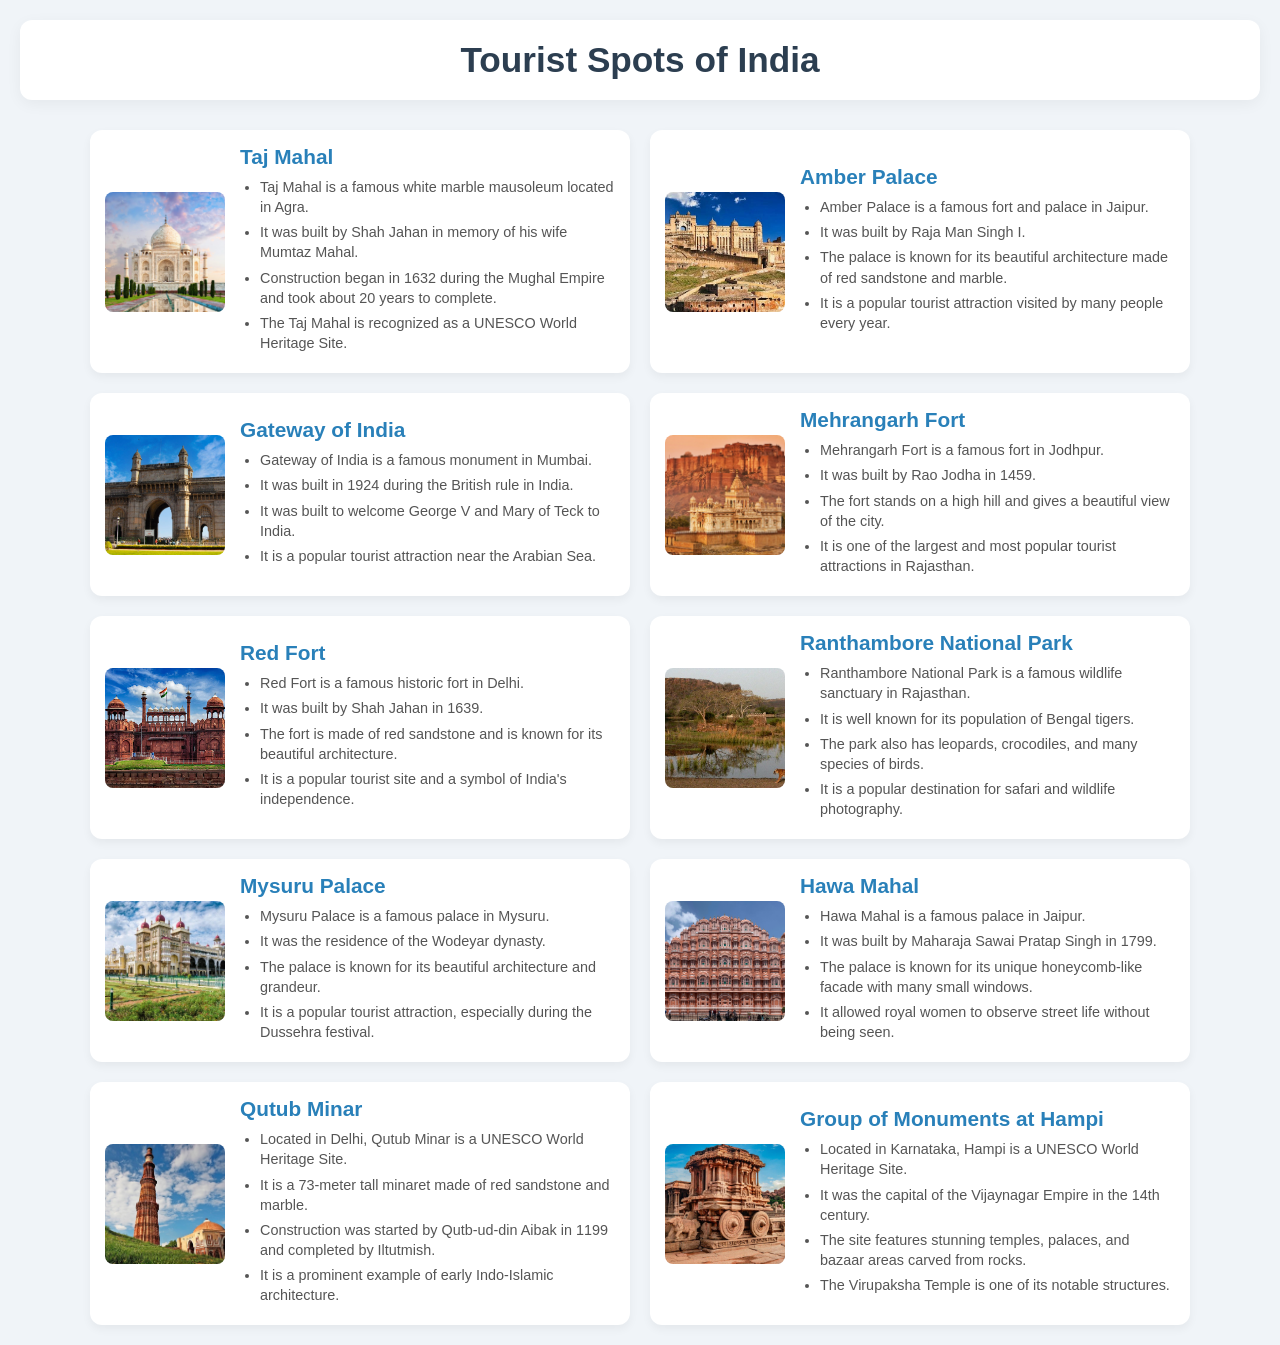
==== index.html @ e5b4c1cd "First commit: Uploading Tourist Spots basic page" ====
<!DOCTYPE html>
<html lang="en">
<head>
  <meta charset="UTF-8">
  <meta name="viewport" content="width=device-width, initial-scale=1.0">
  <title>Tourist Spots of India</title>
  <link rel="stylesheet" href="style.css">
</head>
<body>
  <header><h1>Tourist Spots of India</h1></header>
  <div class="main-container">

    <div class="spot-entry">
      <img src="images/tajmahal.jpg" alt="Taj Mahal" class="spot-image">
      <div class="spot-details">
        <h2 class="spot-title"><a href="tajmahal-detail.html">Taj Mahal</a></h2>
        <ul>
          <li>Taj Mahal is a famous white marble mausoleum located in Agra.</li>
          <li>It was built by Shah Jahan in memory of his wife Mumtaz Mahal.</li>
          <li>Construction began in 1632 during the Mughal Empire and took about 20 years to complete.</li>
          <li>The Taj Mahal is recognized as a UNESCO World Heritage Site.</li>
        </ul>
      </div>
    </div>

    <div class="spot-entry">
      <img src="images/amberpalace.jpg" alt="Amber Palace" class="spot-image">
      <div class="spot-details">
        <h2 class="spot-title"><a href="amberpalace-detail.html">Amber Palace</a></h2>
        <ul>
          <li>Amber Palace is a famous fort and palace in Jaipur.</li>
          <li>It was built by Raja Man Singh I.</li>
          <li>The palace is known for its beautiful architecture made of red sandstone and marble.</li>
          <li>It is a popular tourist attraction visited by many people every year.</li>
        </ul>
      </div>
    </div>

    <div class="spot-entry">
      <img src="images/gatewayofindia.jpg" alt="Gateway of India" class="spot-image">
      <div class="spot-details">
        <h2 class="spot-title"><a href="gatewayofindia-detail.html">Gateway of India</a></h2>
        <ul>
          <li>Gateway of India is a famous monument in Mumbai.</li>
          <li>It was built in 1924 during the British rule in India.</li>
          <li>It was built to welcome George V and Mary of Teck to India.</li>
          <li>It is a popular tourist attraction near the Arabian Sea.</li>
        </ul>
      </div>
    </div>

    <div class="spot-entry">
      <img src="images/mehrangarhfort.jpg" alt="Mehrangarh Fort" class="spot-image">
      <div class="spot-details">
        <h2 class="spot-title"><a href="mehrangarhfort-detail.html">Mehrangarh Fort</a></h2>
        <ul>
          <li>Mehrangarh Fort is a famous fort in Jodhpur.</li>
          <li>It was built by Rao Jodha in 1459.</li>
          <li>The fort stands on a high hill and gives a beautiful view of the city.</li>
          <li>It is one of the largest and most popular tourist attractions in Rajasthan.</li>
        </ul>
      </div>
    </div>

    <div class="spot-entry">
      <img src="images/redfort.jpg" alt="Red Fort" class="spot-image">
      <div class="spot-details">
        <h2 class="spot-title"><a href="redfort-detail.html">Red Fort</a></h2>
        <ul>
          <li>Red Fort is a famous historic fort in Delhi.</li>
          <li>It was built by Shah Jahan in 1639.</li>
          <li>The fort is made of red sandstone and is known for its beautiful architecture.</li>
          <li>It is a popular tourist site and a symbol of India's independence.</li>
        </ul>
      </div>
    </div>

    <div class="spot-entry">
      <img src="images/ranthambore.jpg" alt="Ranthambore" class="spot-image">
      <div class="spot-details">
        <h2 class="spot-title"><a href="ranthambore-detail.html">Ranthambore National Park</a></h2>
        <ul>
          <li>Ranthambore National Park is a famous wildlife sanctuary in Rajasthan.</li>
          <li>It is well known for its population of Bengal tigers.</li>
          <li>The park also has leopards, crocodiles, and many species of birds.</li>
          <li>It is a popular destination for safari and wildlife photography.</li>
        </ul>
      </div>
    </div>

    <div class="spot-entry">
      <img src="images/mysurupalace.jpg" alt="Mysuru Palace" class="spot-image">
      <div class="spot-details">
        <h2 class="spot-title"><a href="mysurupalace-detail.html">Mysuru Palace</a></h2>
        <ul>
          <li>Mysuru Palace is a famous palace in Mysuru.</li>
          <li>It was the residence of the Wodeyar dynasty.</li>
          <li>The palace is known for its beautiful architecture and grandeur.</li>
          <li>It is a popular tourist attraction, especially during the Dussehra festival.</li>
        </ul>
      </div>
    </div>

    <div class="spot-entry">
      <img src="images/hawamahal.jpg" alt="Hawa Mahal" class="spot-image">
      <div class="spot-details">
        <h2 class="spot-title"><a href="hawamahal-detail.html">Hawa Mahal</a></h2>
        <ul>
          <li>Hawa Mahal is a famous palace in Jaipur.</li>
          <li>It was built by Maharaja Sawai Pratap Singh in 1799.</li>
          <li>The palace is known for its unique honeycomb-like facade with many small windows.</li>
          <li>It allowed royal women to observe street life without being seen.</li>
        </ul>
      </div>
    </div>

    <div class="spot-entry">
      <img src="images/qutubminar.jpg" alt="Qutub Minar" class="spot-image">
      <div class="spot-details">
        <h2 class="spot-title"><a href="qutubminar-detail.html">Qutub Minar</a></h2>
        <ul>
          <li>Located in Delhi, Qutub Minar is a UNESCO World Heritage Site.</li>
          <li>It is a 73-meter tall minaret made of red sandstone and marble.</li>
          <li>Construction was started by Qutb-ud-din Aibak in 1199 and completed by Iltutmish.</li>
          <li>It is a prominent example of early Indo-Islamic architecture.</li>
        </ul>
      </div>
    </div>

    <div class="spot-entry">
      <img src="images/hampi.jpg" alt="Hampi" class="spot-image">
      <div class="spot-details">
        <h2 class="spot-title"><a href="hampi-detail.html">Group of Monuments at Hampi</a></h2>
        <ul>
          <li>Located in Karnataka, Hampi is a UNESCO World Heritage Site.</li>
          <li>It was the capital of the Vijaynagar Empire in the 14th century.</li>
          <li>The site features stunning temples, palaces, and bazaar areas carved from rocks.</li>
          <li>The Virupaksha Temple is one of its notable structures.</li>
        </ul>
      </div>
    </div>

  </div>
</body>
</html>
---- style.css ----
/* General Styling with a Light Background */
body {
    font-family: 'Segoe UI', Tahoma, Geneva, Verdana, sans-serif;
    margin: 0;
    padding: 20px;
    background-color: #f0f4f8; /* Halka sundar background color */
    color: #333;
}

header {
    text-align: center;
    padding: 20px 0;
    background-color: #ffffff;
    border-radius: 12px;
    box-shadow: 0 4px 15px rgba(0,0,0,0.05);
    margin-bottom: 30px;
}

h1 {
    margin: 0;
    font-size: 2.2em;
    color: #2c3e50;
}

/* --- Main Page Grid Layout (Compressing the page) --- */
.main-container {
    max-width: 1100px;
    margin: 0 auto;
    display: grid;
    grid-template-columns: repeat(2, 1fr); /* Pashapashi 2to card hobe */
    gap: 20px;
}

/* Individual Card Styling (Halka Design & Hover Effect) */
.spot-entry {
    display: flex;
    align-items: center;
    background-color: #fff;
    padding: 15px;
    border-radius: 12px;
    box-shadow: 0 4px 10px rgba(0,0,0,0.05); /* Halka shadow */
    transition: transform 0.3s ease, box-shadow 0.3s ease; /* Smooth animation */
}

/* Mouse rakhle card ektu opore uthbe (Lift effect) */
.spot-entry:hover {
    transform: translateY(-5px);
    box-shadow: 0 10px 20px rgba(0,0,0,0.12);
}

.spot-image {
    width: 120px; /* Image ektu choto kora hoyeche jate compact lage */
    height: 120px;
    object-fit: cover;
    border-radius: 8px;
    margin-right: 15px;
}

.spot-details {
    flex: 1;
}

.spot-title {
    margin: 0 0 8px 0;
    font-size: 1.3em;
}

.spot-title a {
    text-decoration: none;
    color: #2980b9;
    font-weight: bold;
    transition: color 0.2s;
}

.spot-title a:hover {
    color: #e74c3c; /* Link hover korle color change hobe */
}

ul {
    margin: 0;
    padding-left: 20px;
    font-size: 0.9em;
}

li {
    margin-bottom: 5px;
    line-height: 1.4;
    color: #555;
}

/* --- Individual Detail Page Styling --- */
.detail-container {
    display: block; /* Grid layout ke override korar jonno */
    max-width: 800px;
    background-color: #fff;
    padding: 30px;
    border-radius: 12px;
    box-shadow: 0 6px 15px rgba(0,0,0,0.08);
    margin: 0 auto;
}

.large-image {
    width: 100%;
    max-height: 350px;
    object-fit: cover;
    border-radius: 10px;
    margin-bottom: 25px;
}

.detail-container li {
    margin-bottom: 12px;
    line-height: 1.6;
    font-size: 1.05em;
    color: #444;
}

/* --- Bootstrap Style Animated Button --- */
.back-button-container {
    text-align: center;
    margin-top: 35px;
}

.back-button {
    display: inline-block;
    padding: 12px 30px;
    background: linear-gradient(135deg, #3498db, #2980b9); /* Sundar gradient color */
    color: white;
    text-decoration: none;
    border-radius: 25px; /* Gol (Pill) shape */
    font-weight: bold;
    font-size: 1.1em;
    box-shadow: 0 4px 15px rgba(52, 152, 219, 0.4);
    transition: all 0.3s ease; /* Animation timing */
}

/* Button e hover korle ektu boro hobe (Scale & Pulse Effect) */
.back-button:hover {
    transform: translateY(-3px) scale(1.05);
    box-shadow: 0 8px 25px rgba(52, 152, 219, 0.6);
    background: linear-gradient(135deg, #2980b9, #1f618d);
}
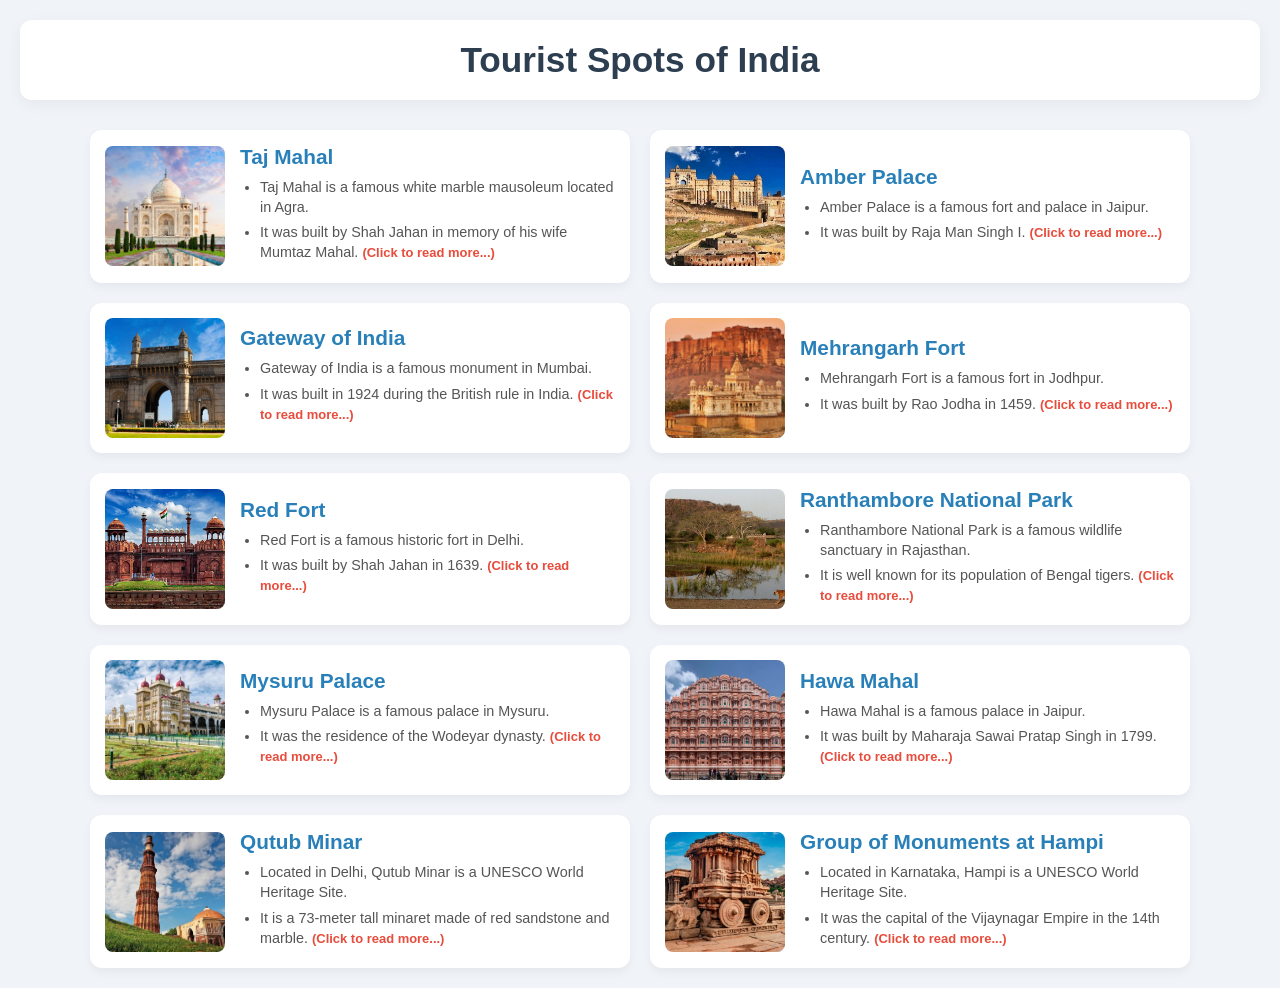
==== commit 55236f1c: "second commit" ====
--- a/index.html
+++ b/index.html
@@ -1,145 +1,171 @@
 <!DOCTYPE html>
 <html lang="en">
 <head>
-  <meta charset="UTF-8">
-  <meta name="viewport" content="width=device-width, initial-scale=1.0">
-  <title>Tourist Spots of India</title>
-  <link rel="stylesheet" href="style.css">
+    <meta charset="UTF-8">
+    <meta name="viewport" content="width=device-width, initial-scale=1.0">
+    <title>Tourist Spots of India</title>
+    <link rel="stylesheet" href="style.css">
 </head>
 <body>
-  <header><h1>Tourist Spots of India</h1></header>
-  <div class="main-container">
 
-    <div class="spot-entry">
-      <img src="images/tajmahal.jpg" alt="Taj Mahal" class="spot-image">
-      <div class="spot-details">
-        <h2 class="spot-title"><a href="tajmahal-detail.html">Taj Mahal</a></h2>
-        <ul>
-          <li>Taj Mahal is a famous white marble mausoleum located in Agra.</li>
-          <li>It was built by Shah Jahan in memory of his wife Mumtaz Mahal.</li>
-          <li>Construction began in 1632 during the Mughal Empire and took about 20 years to complete.</li>
-          <li>The Taj Mahal is recognized as a UNESCO World Heritage Site.</li>
-        </ul>
-      </div>
+    <header>
+        <h1 id="page-title">Tourist Spots of India</h1>
+    </header>
+
+    <div id="list-view" class="main-container">
+        </div>
+
+    <div id="detail-view" class="detail-container">
+        <img id="detail-image" src="" alt="" class="large-image">
+        <ul id="detail-list">
+            </ul>
+        <div class="back-button-container">
+            <button onclick="goBack()" class="back-button">Back to List</button>
+        </div>
     </div>
 
-    <div class="spot-entry">
-      <img src="images/amberpalace.jpg" alt="Amber Palace" class="spot-image">
-      <div class="spot-details">
-        <h2 class="spot-title"><a href="amberpalace-detail.html">Amber Palace</a></h2>
-        <ul>
-          <li>Amber Palace is a famous fort and palace in Jaipur.</li>
-          <li>It was built by Raja Man Singh I.</li>
-          <li>The palace is known for its beautiful architecture made of red sandstone and marble.</li>
-          <li>It is a popular tourist attraction visited by many people every year.</li>
-        </ul>
-      </div>
-    </div>
+    <script>
+        const spots = [
+            {
+                id: 'tajmahal', title: 'Taj Mahal', img: 'images/tajmahal.jpg',
+                details: [
+                    "Taj Mahal is a famous white marble mausoleum located in Agra.",
+                    "It was built by Shah Jahan in memory of his wife Mumtaz Mahal.",
+                    "Construction began in 1632 during the Mughal Empire and took about 20 years to complete.",
+                    "The Taj Mahal is recognized as a UNESCO World Heritage Site."
+                ]
+            },
+            {
+                id: 'amberpalace', title: 'Amber Palace', img: 'images/amberpalace.jpg',
+                details: [
+                    "Amber Palace is a famous fort and palace in Jaipur.",
+                    "It was built by Raja Man Singh I.",
+                    "The palace is known for its beautiful architecture made of red sandstone and marble.",
+                    "It is a popular tourist attraction visited by many people every year."
+                ]
+            },
+            {
+                id: 'gatewayofindia', title: 'Gateway of India', img: 'images/gatewayofindia.jpg',
+                details: [
+                    "Gateway of India is a famous monument in Mumbai.",
+                    "It was built in 1924 during the British rule in India.",
+                    "It was built to welcome George V and Mary of Teck to India.",
+                    "It is a popular tourist attraction near the Arabian Sea."
+                ]
+            },
+            {
+                id: 'mehrangarhfort', title: 'Mehrangarh Fort', img: 'images/mehrangarhfort.jpg',
+                details: [
+                    "Mehrangarh Fort is a famous fort in Jodhpur.",
+                    "It was built by Rao Jodha in 1459.",
+                    "The fort stands on a high hill and gives a beautiful view of the city.",
+                    "It is one of the largest and most popular tourist attractions in Rajasthan."
+                ]
+            },
+            {
+                id: 'redfort', title: 'Red Fort', img: 'images/redfort.jpg',
+                details: [
+                    "Red Fort is a famous historic fort in Delhi.",
+                    "It was built by Shah Jahan in 1639.",
+                    "The fort is made of red sandstone and is known for its beautiful architecture.",
+                    "It is a popular tourist site and a symbol of India's independence."
+                ]
+            },
+            {
+                id: 'ranthambore', title: 'Ranthambore National Park', img: 'images/ranthambore.jpg',
+                details: [
+                    "Ranthambore National Park is a famous wildlife sanctuary in Rajasthan.",
+                    "It is well known for its population of Bengal tigers.",
+                    "The park also has leopards, crocodiles, and many species of birds.",
+                    "It is a popular destination for safari and wildlife photography."
+                ]
+            },
+            {
+                id: 'mysurupalace', title: 'Mysuru Palace', img: 'images/mysurupalace.jpg',
+                details: [
+                    "Mysuru Palace is a famous palace in Mysuru.",
+                    "It was the residence of the Wodeyar dynasty.",
+                    "The palace is known for its beautiful architecture and grandeur.",
+                    "It is a popular tourist attraction, especially during the Dussehra festival."
+                ]
+            },
+            {
+                id: 'hawamahal', title: 'Hawa Mahal', img: 'images/hawamahal.jpg',
+                details: [
+                    "Hawa Mahal is a famous palace in Jaipur.",
+                    "It was built by Maharaja Sawai Pratap Singh in 1799.",
+                    "The palace is known for its unique honeycomb-like facade with many small windows.",
+                    "It allowed royal women to observe street life without being seen."
+                ]
+            },
+            {
+                id: 'qutubminar', title: 'Qutub Minar', img: 'images/qutubminar.jpg',
+                details: [
+                    "Located in Delhi, Qutub Minar is a UNESCO World Heritage Site.",
+                    "It is a 73-meter tall minaret made of red sandstone and marble.",
+                    "Construction was started by Qutb-ud-din Aibak in 1199 and completed by Iltutmish.",
+                    "It is a prominent example of early Indo-Islamic architecture."
+                ]
+            },
+            {
+                id: 'hampi', title: 'Group of Monuments at Hampi', img: 'images/hampi.jpg',
+                details: [
+                    "Located in Karnataka, Hampi is a UNESCO World Heritage Site.",
+                    "It was the capital of the Vijaynagar Empire in the 14th century.",
+                    "The site features stunning temples, palaces, and bazaar areas carved from rocks.",
+                    "The Virupaksha Temple is one of its notable structures."
+                ]
+            }
+        ];
 
-    <div class="spot-entry">
-      <img src="images/gatewayofindia.jpg" alt="Gateway of India" class="spot-image">
-      <div class="spot-details">
-        <h2 class="spot-title"><a href="gatewayofindia-detail.html">Gateway of India</a></h2>
-        <ul>
-          <li>Gateway of India is a famous monument in Mumbai.</li>
-          <li>It was built in 1924 during the British rule in India.</li>
-          <li>It was built to welcome George V and Mary of Teck to India.</li>
-          <li>It is a popular tourist attraction near the Arabian Sea.</li>
-        </ul>
-      </div>
-    </div>
+        const listView = document.getElementById('list-view');
+        const detailView = document.getElementById('detail-view');
+        const pageTitle = document.getElementById('page-title');
 
-    <div class="spot-entry">
-      <img src="images/mehrangarhfort.jpg" alt="Mehrangarh Fort" class="spot-image">
-      <div class="spot-details">
-        <h2 class="spot-title"><a href="mehrangarhfort-detail.html">Mehrangarh Fort</a></h2>
-        <ul>
-          <li>Mehrangarh Fort is a famous fort in Jodhpur.</li>
-          <li>It was built by Rao Jodha in 1459.</li>
-          <li>The fort stands on a high hill and gives a beautiful view of the city.</li>
-          <li>It is one of the largest and most popular tourist attractions in Rajasthan.</li>
-        </ul>
-      </div>
-    </div>
+        function renderList() {
+            listView.innerHTML = '';
+            spots.forEach(spot => {
+                listView.innerHTML += `
+                    <div class="spot-entry clickable-card" onclick="showDetail('${spot.id}')">
+                        <img src="${spot.img}" alt="${spot.title}" class="spot-image">
+                        <div class="spot-details">
+                            <h2 class="spot-title"><span class="title-highlight">${spot.title}</span></h2>
+                            <ul>
+                                <li>${spot.details[0]}</li>
+                                <li>${spot.details[1]} <span class="read-more-text">(Click to read more...)</span></li>
+                            </ul>
+                        </div>
+                    </div>
+                `;
+            });
+        }
 
-    <div class="spot-entry">
-      <img src="images/redfort.jpg" alt="Red Fort" class="spot-image">
-      <div class="spot-details">
-        <h2 class="spot-title"><a href="redfort-detail.html">Red Fort</a></h2>
-        <ul>
-          <li>Red Fort is a famous historic fort in Delhi.</li>
-          <li>It was built by Shah Jahan in 1639.</li>
-          <li>The fort is made of red sandstone and is known for its beautiful architecture.</li>
-          <li>It is a popular tourist site and a symbol of India's independence.</li>
-        </ul>
-      </div>
-    </div>
+        function showDetail(id) {
+            const spot = spots.find(s => s.id === id); 
+            
+            document.getElementById('detail-image').src = spot.img;
+            document.getElementById('detail-image').alt = spot.title;
+            
+            const ul = document.getElementById('detail-list');
+            ul.innerHTML = '';
+            spot.details.forEach(detail => {
+                ul.innerHTML += `<li>${detail}</li>`;
+            });
 
-    <div class="spot-entry">
-      <img src="images/ranthambore.jpg" alt="Ranthambore" class="spot-image">
-      <div class="spot-details">
-        <h2 class="spot-title"><a href="ranthambore-detail.html">Ranthambore National Park</a></h2>
-        <ul>
-          <li>Ranthambore National Park is a famous wildlife sanctuary in Rajasthan.</li>
-          <li>It is well known for its population of Bengal tigers.</li>
-          <li>The park also has leopards, crocodiles, and many species of birds.</li>
-          <li>It is a popular destination for safari and wildlife photography.</li>
-        </ul>
-      </div>
-    </div>
+            pageTitle.innerText = spot.title;
+            listView.style.display = 'none'; 
+            detailView.style.display = 'block'; 
+            window.scrollTo(0, 0); 
+        }
 
-    <div class="spot-entry">
-      <img src="images/mysurupalace.jpg" alt="Mysuru Palace" class="spot-image">
-      <div class="spot-details">
-        <h2 class="spot-title"><a href="mysurupalace-detail.html">Mysuru Palace</a></h2>
-        <ul>
-          <li>Mysuru Palace is a famous palace in Mysuru.</li>
-          <li>It was the residence of the Wodeyar dynasty.</li>
-          <li>The palace is known for its beautiful architecture and grandeur.</li>
-          <li>It is a popular tourist attraction, especially during the Dussehra festival.</li>
-        </ul>
-      </div>
-    </div>
+        function goBack() {
+            pageTitle.innerText = 'Tourist Spots of India';
+            detailView.style.display = 'none'; 
+            listView.style.display = 'grid'; 
+            window.scrollTo(0, 0);
+        }
 
-    <div class="spot-entry">
-      <img src="images/hawamahal.jpg" alt="Hawa Mahal" class="spot-image">
-      <div class="spot-details">
-        <h2 class="spot-title"><a href="hawamahal-detail.html">Hawa Mahal</a></h2>
-        <ul>
-          <li>Hawa Mahal is a famous palace in Jaipur.</li>
-          <li>It was built by Maharaja Sawai Pratap Singh in 1799.</li>
-          <li>The palace is known for its unique honeycomb-like facade with many small windows.</li>
-          <li>It allowed royal women to observe street life without being seen.</li>
-        </ul>
-      </div>
-    </div>
-
-    <div class="spot-entry">
-      <img src="images/qutubminar.jpg" alt="Qutub Minar" class="spot-image">
-      <div class="spot-details">
-        <h2 class="spot-title"><a href="qutubminar-detail.html">Qutub Minar</a></h2>
-        <ul>
-          <li>Located in Delhi, Qutub Minar is a UNESCO World Heritage Site.</li>
-          <li>It is a 73-meter tall minaret made of red sandstone and marble.</li>
-          <li>Construction was started by Qutb-ud-din Aibak in 1199 and completed by Iltutmish.</li>
-          <li>It is a prominent example of early Indo-Islamic architecture.</li>
-        </ul>
-      </div>
-    </div>
-
-    <div class="spot-entry">
-      <img src="images/hampi.jpg" alt="Hampi" class="spot-image">
-      <div class="spot-details">
-        <h2 class="spot-title"><a href="hampi-detail.html">Group of Monuments at Hampi</a></h2>
-        <ul>
-          <li>Located in Karnataka, Hampi is a UNESCO World Heritage Site.</li>
-          <li>It was the capital of the Vijaynagar Empire in the 14th century.</li>
-          <li>The site features stunning temples, palaces, and bazaar areas carved from rocks.</li>
-          <li>The Virupaksha Temple is one of its notable structures.</li>
-        </ul>
-      </div>
-    </div>
-
-  </div>
+        renderList();
+    </script>
 </body>
 </html>
--- a/style.css
+++ b/style.css
@@ -1,9 +1,9 @@
-/* General Styling with a Light Background */
+/* General Styling */
 body {
     font-family: 'Segoe UI', Tahoma, Geneva, Verdana, sans-serif;
     margin: 0;
     padding: 20px;
-    background-color: #f0f4f8; /* Halka sundar background color */
+    background-color: #f0f4f8; 
     color: #333;
 }
 
@@ -22,75 +22,71 @@
     color: #2c3e50;
 }
 
-/* --- Main Page Grid Layout (Compressing the page) --- */
+/* Main Page Grid Layout */
 .main-container {
     max-width: 1100px;
     margin: 0 auto;
     display: grid;
-    grid-template-columns: repeat(2, 1fr); /* Pashapashi 2to card hobe */
+    grid-template-columns: repeat(2, 1fr); 
     gap: 20px;
 }
 
-/* Individual Card Styling (Halka Design & Hover Effect) */
+/* Individual Card Styling */
 .spot-entry {
     display: flex;
     align-items: center;
     background-color: #fff;
     padding: 15px;
     border-radius: 12px;
-    box-shadow: 0 4px 10px rgba(0,0,0,0.05); /* Halka shadow */
-    transition: transform 0.3s ease, box-shadow 0.3s ease; /* Smooth animation */
+    box-shadow: 0 4px 10px rgba(0,0,0,0.05); 
+    transition: transform 0.3s ease, box-shadow 0.3s ease; 
 }
 
-/* Mouse rakhle card ektu opore uthbe (Lift effect) */
 .spot-entry:hover {
     transform: translateY(-5px);
     box-shadow: 0 10px 20px rgba(0,0,0,0.12);
 }
 
+/* Javascript theke asha class gulo */
+.clickable-card {
+    cursor: pointer;
+}
+.title-highlight {
+    color: #2980b9;
+    font-weight: bold;
+}
+.read-more-text {
+    color: #e74c3c;
+    font-size: 0.9em;
+    font-weight: bold;
+}
 .spot-image {
-    width: 120px; /* Image ektu choto kora hoyeche jate compact lage */
+    width: 120px; 
     height: 120px;
     object-fit: cover;
     border-radius: 8px;
     margin-right: 15px;
 }
-
 .spot-details {
     flex: 1;
 }
-
 .spot-title {
     margin: 0 0 8px 0;
     font-size: 1.3em;
 }
-
-.spot-title a {
-    text-decoration: none;
-    color: #2980b9;
-    font-weight: bold;
-    transition: color 0.2s;
-}
-
-.spot-title a:hover {
-    color: #e74c3c; /* Link hover korle color change hobe */
-}
-
 ul {
     margin: 0;
     padding-left: 20px;
     font-size: 0.9em;
 }
-
 li {
     margin-bottom: 5px;
     line-height: 1.4;
     color: #555;
 }
-
-/* --- Individual Detail Page Styling --- */
+/* Individual Detail Page Styling */
 .detail-container {
-    display: block; /* Grid layout ke override korar jonno */
+    display: none; /* Shurute hide kora thakbe */
     max-width: 800px;
     background-color: #fff;
     padding: 30px;
@@ -98,7 +94,6 @@
     box-shadow: 0 6px 15px rgba(0,0,0,0.08);
     margin: 0 auto;
 }
-
 .large-image {
     width: 100%;
     max-height: 350px;
@@ -106,34 +101,32 @@
     border-radius: 10px;
     margin-bottom: 25px;
 }
-
 .detail-container li {
     margin-bottom: 12px;
     line-height: 1.6;
     font-size: 1.05em;
     color: #444;
 }
-
-/* --- Bootstrap Style Animated Button --- */
+/* Back Button Styling */
 .back-button-container {
     text-align: center;
     margin-top: 35px;
 }
-
 .back-button {
     display: inline-block;
     padding: 12px 30px;
-    background: linear-gradient(135deg, #3498db, #2980b9); /* Sundar gradient color */
+    background: linear-gradient(135deg, #3498db, #2980b9); 
     color: white;
+    border: none;
+    cursor: pointer;
+    font-family: inherit;
     text-decoration: none;
-    border-radius: 25px; /* Gol (Pill) shape */
+    border-radius: 25px; 
     font-weight: bold;
     font-size: 1.1em;
     box-shadow: 0 4px 15px rgba(52, 152, 219, 0.4);
-    transition: all 0.3s ease; /* Animation timing */
+    transition: all 0.3s ease; 
 }
-
-/* Button e hover korle ektu boro hobe (Scale & Pulse Effect) */
 .back-button:hover {
     transform: translateY(-3px) scale(1.05);
     box-shadow: 0 8px 25px rgba(52, 152, 219, 0.6);
